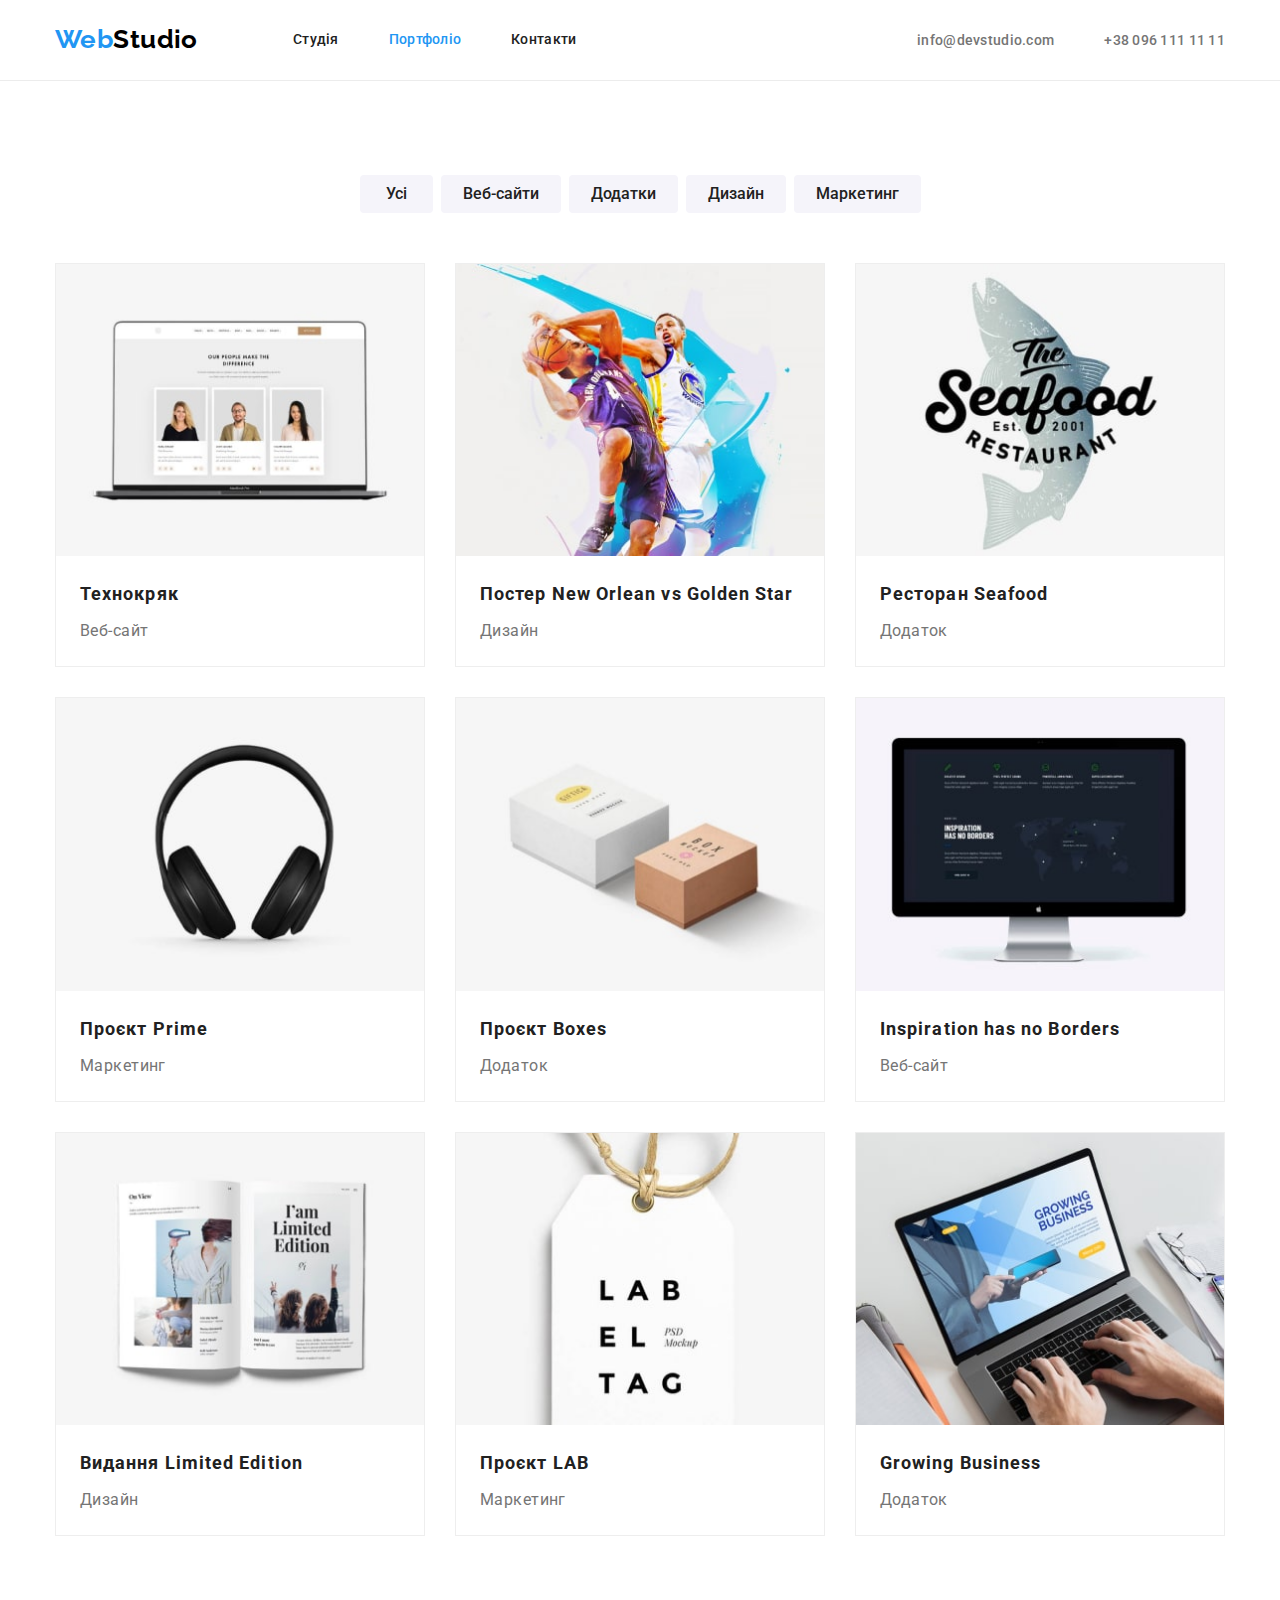
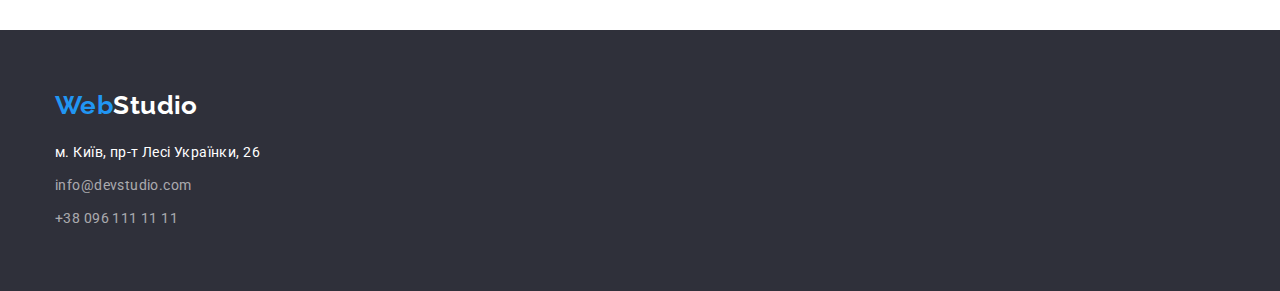
==== portfolio.html @ 6bc615de "Initial commit" ====
<!DOCTYPE html>
<html lang="uk">
  <head>
    <meta charset="UTF-8" />
    <meta http-equiv="X-UA-Compatible" content="IE=edge" />
    <meta name="viewport" content="width=device-width, initial-scale=1.0" />
    <title>WebStudio</title>
    <link rel="preconnect" href="https://fonts.googleapis.com" />
    <link rel="preconnect" href="https://fonts.gstatic.com" crossorigin />
    <link
      href="https://fonts.googleapis.com/css2?family=Raleway:wght@700&family=Roboto:wght@400;500;700;900&display=swap"
      rel="stylesheet"
    />
    <link
      rel="stylesheet"
      href="https://cdnjs.cloudflare.com/ajax/libs/modern-normalize/1.1.0/modern-normalize.min.css"
    />
    <link rel="stylesheet" href="./css/styles.css" />
  </head>
  <body>
    <!--header-->
    <header class="header">
      <div class="nav container">
        <nav class="nav-main">
          <a href="./index.html" class="nav-logo logo link"
            ><span class="navigate-logo">Web</span>Studio
          </a>

          <ul class="nav-menu list">
            <li class="nav-item">
              <a href="./index.html" class="nav-link link"> Студія </a>
            </li>
            <li class="nav-item">
              <a href="./portfolio.html" class="nav-link link">
                <span class="nav-inner">Портфоліо</span></a
              >
            </li>
            <li class="nav-item">
              <a href="" class="nav-link link">Контакти</a>
            </li>
          </ul>
        </nav>

        <ul class="nav-list list">
          <li class="contact-item">
            <a href="mailto:info@devstudio.com" class="nav-mail contact link"
              >info@devstudio.com</a
            >
          </li>
          <li class="contact-item">
            <a href="tel:+380961111111" class="nav-tel contact link"
              >+38 096 111 11 11</a
            >
          </li>
        </ul>
      </div>
    </header>

    <!-- Main Content -->
    <main>
      <section class="content section">
        <div class="container">
          <h1 class="visually-hidden">Portfolio</h1>

          <ul class="content-list list">
            <li class="content-item">
              <button type="button" class="content-btn link">Усі</button>
            </li>
            <li class="content-item">
              <button type="button" class="content-btn link">Веб-сайти</button>
            </li>
            <li class="content-item">
              <button type="button" class="content-btn link">Додатки</button>
            </li>
            <li class="content-item">
              <button type="button" class="content-btn link">Дизайн</button>
            </li>
            <li class="content-item">
              <button type="button" class="content-btn link">Маркетинг</button>
            </li>
          </ul>
          <ul class="gallery-list list">
            <li class="gallery-item item">
              <img
                src="./images/img-portfolio1.jpg"
                alt="gallery"
                width="370"
                height="294"
              />
              <div class="gallery-content">
                <h2 class="gallery-title title">Технокряк</h2>
                <p class="gallery-text text">Веб-сайт</p>
              </div>
            </li>
            <li class="gallery-item item">
              <img
                src="./images/img-portfolio2.jpg"
                alt="gallery"
                width="370"
                height="294"
              />
              <div class="gallery-content">
                <h2 class="gallery-title title">
                  Постер New Orlean vs Golden Star
                </h2>
                <p class="gallery-text text">Дизайн</p>
              </div>
            </li>
            <li class="gallery-item item">
              <img
                src="./images/img-portfolio3.jpg"
                alt="gallery"
                width="370"
                height="294"
              />
              <div class="gallery-content">
                <h2 class="gallery-title title">Ресторан Seafood</h2>
                <p class="gallery-text text">Додаток</p>
              </div>
            </li>
            <li class="gallery-item item">
              <img
                src="./images/img-portfolio4.jpg"
                alt="gallery"
                width="370"
                height="294"
              />
              <div class="gallery-content">
                <h2 class="gallery-title title">Проєкт Prime</h2>
                <p class="gallery-text text">Маркетинг</p>
              </div>
            </li>
            <li class="gallery-item item">
              <img
                src="./images/img-portfolio5.jpg"
                alt="gallery"
                width="370"
                height="294"
              />
              <div class="gallery-content">
                <h2 class="gallery-title title">Проєкт Boxes</h2>
                <p class="gallery-text text">Додаток</p>
              </div>
            </li>
            <li class="gallery-item item">
              <img
                src="./images/img-portfolio6.jpg"
                alt="gallery"
                width="370"
                height="294"
              />
              <div class="gallery-content">
                <h2 class="gallery-title title">Inspiration has no Borders</h2>
                <p class="gallery-text text">Веб-сайт</p>
              </div>
            </li>
            <li class="gallery-item item">
              <img
                src="./images/img-portfolio7.jpg"
                alt="gallery"
                width="370"
                height="294"
              />
              <div class="gallery-content">
                <h2 class="gallery-title title">Видання Limited Edition</h2>
                <p class="gallery-text text">Дизайн</p>
              </div>
            </li>
            <li class="gallery-item item">
              <img
                src="./images/img-portfolio8.jpg"
                alt="gallery"
                width="370"
                height="294"
              />
              <div class="gallery-content">
                <h2 class="gallery-title title">Проєкт LAB</h2>
                <p class="gallery-text text">Маркетинг</p>
              </div>
            </li>
            <li class="gallery-item item">
              <img
                src="./images/img-portfolio9.jpg"
                alt="gallery"
                width="370"
                height="294"
              />
              <div class="gallery-content">
                <h2 class="gallery-title title">Growing Business</h2>
                <p class="gallery-text text">Додаток</p>
              </div>
            </li>
          </ul>
        </div>
      </section>
    </main>
    <!--Footer-->
    <footer class="footer">
      <div class="container">
        <a href="./index.html" class="logo link"
          ><span class="footer-logo">Web</span>Studio</a
        >
        <address class="address">
          <ul class="footer-list list">
            <li class="footer-item item">
              <a href="" class="footer-adress link"
                >м. Київ, пр-т Лесі Українки, 26</a
              >
            </li>
            <li class="footer-item item">
              <a href="mailto:info@devstudio.com " class="footer-contact link"
                >info@devstudio.com</a
              >
            </li>
            <li class="footer-item item">
              <a href="tel:+380961111111" class="footer-contact link"
                >+38 096 111 11 11</a
              >
            </li>
          </ul>
        </address>
      </div>
    </footer>
  </body>
</html>
---- css/styles.css ----
/* основний колір текста  #757575; */
/* вторинний колір текста #212121; */
/* колір акцент #2196F3; */
/* білий #FFFFFF; */
/* чорний колір #000000 */

/* основний колір фона #F5F5F5; */
/* вторинний колір фона #F5F4FA; */
/* колір фона футера #2F303A; */

:root {
  --primary-text-color: #757575;
  --title-text-color: #212121;
  --accent: #2196f3;
  --white-color: #ffffff;
  --black-color: #000000;

  --primary-bcg-color: #f5f5f5;
  --secondary-bcg-color: #f5f4fa;
  --footer-bcg-color: #2f303a;

  --color-white-shadow: rgba(255, 255, 255, 0.6);
}

/* =========================================BODY*/

body {
  color: var(--primary-text-color);
  background-color: var(--white-color);
  font-family: "Roboto", sans-serif;
  font-size: 14px;
  letter-spacing: 0.03em;
}

/* utils */
.container {
  width: 1200px;
  padding: 0 15px 0 15px;
  margin: 0 auto;
  /* outline: 2px solid tomato; */
}

.visually-hidden {
  position: absolute;
  width: 1px;
  height: 1px;
  margin: -1px;
  border: 0;
  padding: 0;

  white-space: nowrap;
  clip-path: inset(100%);
  clip: rect(0 0 0 0);
  overflow: hidden;
}

.title {
  color: var(--title-text-color);
}

.section {
  padding: 94px 0;
}

/* reset */
html {
  box-sizing: border-box;
}
*,
*::after,
*::before {
  box-sizing: inherit;
}
/* Стили для обнуления верхних отступов у элементов */
h1,
h2,
h3,
h4,
h5,
h6,
p {
  margin: 0;
}
/* Класс для обнуления базовых свойств у списков (ul) */
.list {
  list-style: none;
  padding-left: 0;
  margin: 0;
}
/* Класс для обнуления базовых свойств у ссылок */
.link {
  text-decoration: none;
  color: inherit;
  cursor: pointer;
}
/* Свойства для корректного отображения картинок */
img {
  display: block;
  max-width: 100%;
  height: auto;
}
/* Свойства для обнуления курсива у address */
address {
  font-style: normal;
}

/* Header */
.header {
  border-bottom: 1px solid #ececec;
}

/* =========================================LOGO*/
.logo {
  color: var(--black-color);

  font-family: "Raleway", cursive;
  font-weight: 700;
  font-size: 26px;
  line-height: 1.19;
}

.nav-logo {
  min-width: 145px;
  padding: 24px 0 25px 0;
}

.navigate-logo {
  color: var(--accent);
}

.footer .logo {
  display: inline-block;
  margin-bottom: 20px;

  color: var(--white-color);
}

.footer-logo {
  color: var(--accent);
}

/* =======================================NAV*/
.nav.container {
  display: flex;
}

.nav-main {
  display: flex;
  align-self: center;
}

/* nav menu */
.nav-menu {
  display: flex;
  gap: 50px;
  margin-left: 93px;
}

.nav-menu .nav-link {
  display: block;
  padding: 32px 0;

  color: var(--title-text-color);
  font-weight: 500;
  line-height: 1.14;
  letter-spacing: 0.02em;
}

.nav-link:hover,
.nav-link:focus {
  color: var(--accent);
}

.nav-inner {
  color: var(--accent);
}

/* nav list contact */
.nav-list {
  display: flex;
  margin-left: auto;
  align-items: center;
  gap: 50px;
}

.nav-list .contact {
  padding: 32px 0;

  color: var(--primary-text-color);
  font-weight: 500;
  line-height: 1.14;
  letter-spacing: 0.02em;
}

.contact:hover,
.contact:focus {
  color: var(--accent);
}

/* ======================================HERO*/
.hero {
  background-color: var(--footer-bcg-color);
  color: var(--white-color);
  text-align: center;
  padding: 200px 0;
}

.hero-title {
  font-weight: 900;
  font-size: 44px;
  line-height: 1.36;
  letter-spacing: 0.06em;
  text-transform: uppercase;

  display: block;
  max-width: 696px;
  text-align: center;
  margin-left: auto;
  margin-right: auto;
  margin-bottom: 30px;
}

.hero-btn {
  display: flex;
  align-items: center;
  padding: 10px 32px;
  margin: 0 auto;
  border-radius: 4px;
  min-width: 216px;
  border: 0;

  color: var(--white-color);
  background-color: var(--accent);

  font-family: inherit;
  font-weight: 700;
  font-size: 16px;
  line-height: 1.88;
  text-align: center;
  letter-spacing: 0.06em;
  box-shadow: 0px 4px 4px rgba(0, 0, 0, 0.15);
}

.hero-btn:hover,
.hero-btn:focus {
  color: var(--title-text-color);
}

/* =====================================ABOUT*/

.about-list {
  display: flex;
  gap: 30px;
}

.about-item {
  width: calc((100% - 3 * 30px) / 4);
}

.about-title {
  margin-bottom: 10px;

  line-height: 1.14;
  text-transform: uppercase;
}

.about-text {
  max-width: 270px;
  line-height: 1.71;
}

/* ======================================WORK*/

.work.section {
  padding-top: 0;
}

.work-list {
  display: flex;
  gap: 30px;
}

.work-item {
  display: block;
}

.work-section-title,
.team-section-title {
  margin-bottom: 50px;

  font-size: 36px;
  line-height: 1.17;
  text-align: center;
}

/* ======================================TEAM*/

.team {
  background-color: var(--secondary-bcg-color);
}

.team-list {
  display: flex;
  gap: 30px;
}

.team-item {
  width: calc((100% - 3 * 30px) / 4);

  background-color: var(--white-color);
  box-shadow: 0px 1px 3px rgba(0, 0, 0, 0.12), 0px 1px 1px rgba(0, 0, 0, 0.14),
    0px 2px 1px rgba(0, 0, 0, 0.2);
  border-radius: 0px 0px 4px 4px;
}

.team-content {
  padding: 30px 60px;
}

.team-subtitle {
  margin-bottom: 10px;

  font-weight: 500;
  font-size: 16px;
  line-height: 1.18;
  text-align: center;
}

.team-text {
  font-size: 16px;
  line-height: 1.18;
  text-align: center;
}

/* ====================================FOOTER*/

.footer {
  padding: 60px 0;

  background-color: var(--footer-bcg-color);
}

.address {
  font-style: normal;
}

.footer-list .footer-item + .footer-item {
  margin-top: 9px;
}

.footer-contact,
.footer-adress {
  font-weight: 400;
  line-height: 1.71;
}

.footer-adress {
  color: var(--white-color);
}

.footer-contact:hover,
.footer-contact:focus {
  color: var(--accent);
}

.footer-contact {
  color: var(--color-white-shadow);
}

/* =================================PORTFOLIO*/

/* ==================================CONTENT */

/* Content-list */
.content-list {
  display: flex;
  justify-content: center;
  margin-bottom: 50px;
  gap: 8px;
}

.content-btn {
  display: inline-block;
  border-radius: 4px;
  border: 0;
  min-width: 73px;
  padding: 6px 22px;

  color: var(--title-text-color);
  background-color: var(--secondary-bcg-color);

  font-family: inherit;
  font-weight: 500;
  font-size: 16px;
  line-height: 1.62;
  text-align: center;
}

.content-btn:hover,
.content-btn:focus {
  background-color: var(--accent);
  color: var(--white-color);
}

/* Gallery list */
.gallery-list {
  display: flex;
  flex-wrap: wrap;
  gap: 30px;
}

.gallery-item {
  display: block;
  width: calc((100% - 2 * 30px) / 3);
  border: 1px solid #eeeeee;
}

.gallery-title {
  margin: 0;

  font-size: 18px;
  line-height: 2;
  letter-spacing: 0.06em;
}

.gallery-text {
  margin: 4px 0 0 0;

  font-size: 16px;
  line-height: 1.88;
}

.gallery-content {
  padding: 20px 24px;
}
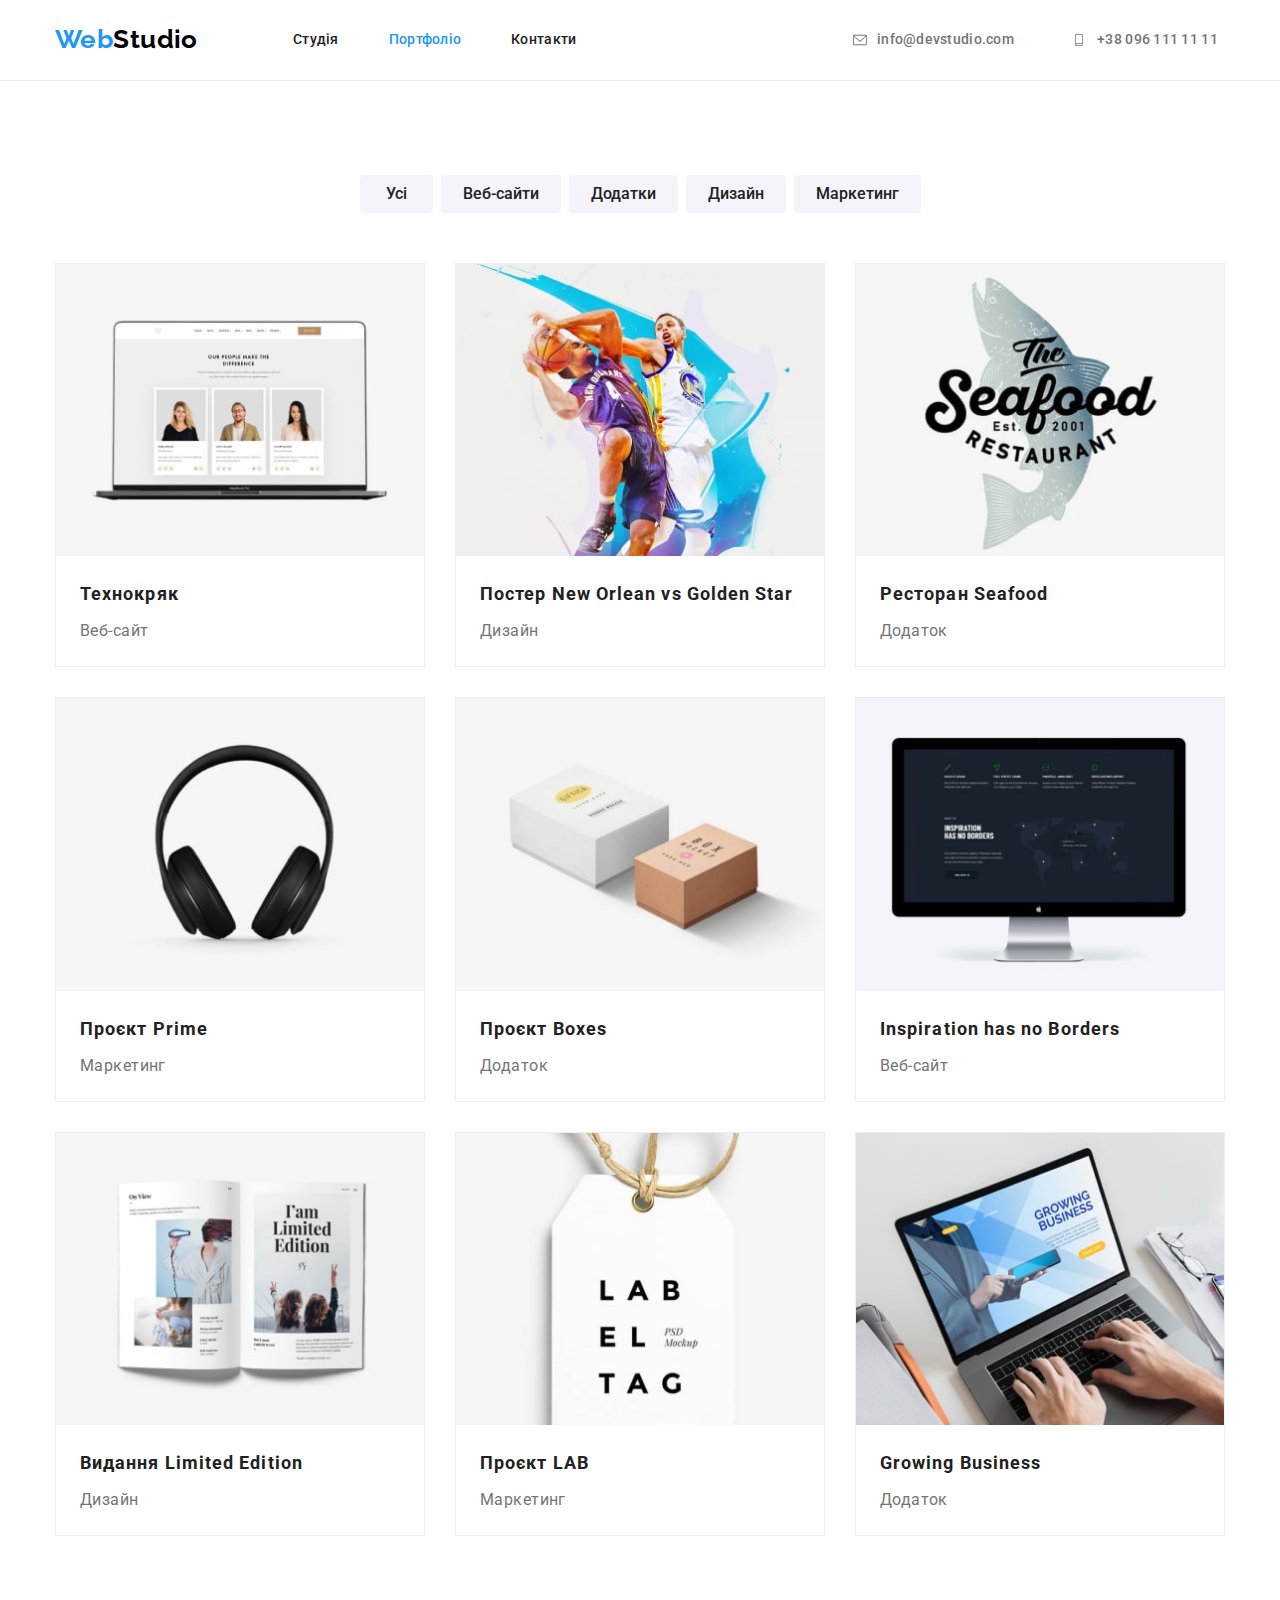
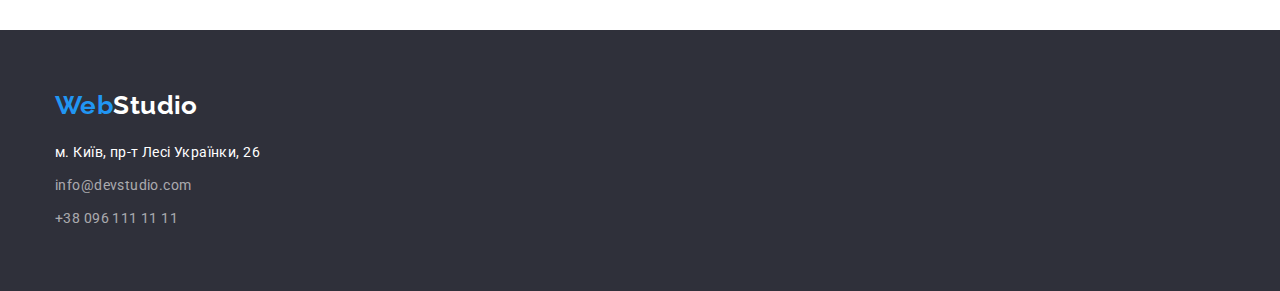
==== commit 4af0eac5: "add hover studio" ====
--- a/portfolio.html
+++ b/portfolio.html
@@ -43,12 +43,22 @@
 
         <ul class="nav-list list">
           <li class="contact-item">
-            <a href="mailto:info@devstudio.com" class="nav-mail contact link"
+            <a class="nav-mail contact link" href="mailto:info@devstudio.com">
+              <svg class="nav-icon">
+                <use href="./images/sprite.svg#icon-mail"></use></svg
               >info@devstudio.com</a
             >
           </li>
+
           <li class="contact-item">
-            <a href="tel:+380961111111" class="nav-tel contact link"
+            <a
+              class="nav-tel contact link"
+              href="tel:+380961111111"
+              width="16"
+              height="12"
+            >
+              <svg class="nav-icon">
+                <use href="./images/sprite.svg#icon-phone"></use></svg
               >+38 096 111 11 11</a
             >
           </li>
@@ -81,16 +91,18 @@
           </ul>
           <ul class="gallery-list list">
             <li class="gallery-item item">
-              <img
-                src="./images/img-portfolio1.jpg"
-                alt="gallery"
-                width="370"
-                height="294"
-              />
-              <div class="gallery-content">
-                <h2 class="gallery-title title">Технокряк</h2>
-                <p class="gallery-text text">Веб-сайт</p>
-              </div>
+              <a class="gallery-icon link" href="">
+                <img
+                  src="./images/img-portfolio1.jpg"
+                  alt="gallery"
+                  width="370"
+                  height="294"
+                />
+                <div class="gallery-content">
+                  <h2 class="gallery-title title">Технокряк</h2>
+                  <p class="gallery-text text">Веб-сайт</p>
+                </div>
+              </a>
             </li>
             <li class="gallery-item item">
               <img
--- a/css/styles.css
+++ b/css/styles.css
@@ -18,6 +18,8 @@
   --primary-bcg-color: #f5f5f5;
   --secondary-bcg-color: #f5f4fa;
   --footer-bcg-color: #2f303a;
+
+  --color-icon: #afb1b8;
 
   --color-white-shadow: rgba(255, 255, 255, 0.6);
 }
@@ -60,6 +62,8 @@
 
 .section {
   padding: 94px 0;
+  max-width: 1600px;
+  margin: 0 auto;
 }
 
 /* reset */
@@ -142,11 +146,11 @@
 /* =======================================NAV*/
 .nav.container {
   display: flex;
+  align-items: center;
 }
 
 .nav-main {
   display: flex;
-  align-self: center;
 }
 
 /* nav menu */
@@ -178,8 +182,9 @@
 /* nav list contact */
 .nav-list {
   display: flex;
+  align-items: center;
+  justify-content: center;
   margin-left: auto;
-  align-items: center;
   gap: 50px;
 }
 
@@ -197,12 +202,42 @@
   color: var(--accent);
 }
 
+.contact {
+  display: flex;
+  align-items: center;
+  justify-content: center;
+  width: 161px;
+  height: 16px;
+}
+
+/* icon */
+.nav-icon {
+  width: 16px;
+  height: 12px;
+  margin-right: 10px;
+  fill: var(--primary-text-color);
+}
+
+.contact:hover .nav-icon,
+.contact:focus .nav-icon {
+  fill: var(--accent);
+}
+
 /* ======================================HERO*/
 .hero {
+  color: var(--white-color);
+  text-align: center;
+  padding: 200px 0;
+
   background-color: var(--footer-bcg-color);
-  color: var(--white-color);
-  text-align: center;
-  padding: 200px 0;
+  background-image: linear-gradient(
+      rgba(47, 48, 58, 0.4),
+      rgba(47, 48, 58, 0.4)
+    ),
+    url(../images/hero-bg.jpg);
+  background-repeat: no-repeat;
+  background-position: center;
+  background-size: cover;
 }
 
 .hero-title {
@@ -269,6 +304,22 @@
   line-height: 1.71;
 }
 
+/* About-icon */
+
+.about-icon {
+  border-radius: 4px;
+  background-color: #f5f4fa;
+  margin-bottom: 30px;
+}
+
+.about-icon-link {
+  width: 270px;
+  height: 120px;
+  display: flex;
+  justify-content: center;
+  align-items: center;
+}
+
 /* ======================================WORK*/
 
 .work.section {
@@ -314,7 +365,8 @@
 }
 
 .team-content {
-  padding: 30px 60px;
+  padding: 30px 60px 0 60px;
+  margin-bottom: 16px;
 }
 
 .team-subtitle {
@@ -330,6 +382,83 @@
   font-size: 16px;
   line-height: 1.18;
   text-align: center;
+}
+
+/* team-SOC========== */
+
+.team-soc-list {
+  display: flex;
+  justify-content: center;
+  gap: 10px;
+  padding: 0 32px 30px 32px;
+}
+
+.team-soc-item {
+  width: calc((100% - 30px) / 4);
+}
+
+.team-soc-link {
+  display: flex;
+  align-items: center;
+  justify-content: center;
+  width: 44px;
+  height: 44px;
+  border-radius: 50%;
+}
+
+.team-soc-link:hover,
+.team-soc-link:focus {
+  background-color: var(--accent);
+}
+
+.team-soc-link:hover .team-soc-icon,
+.team-soc-link:focus .team-soc-icon {
+  fill: var(--white-color);
+}
+
+.team-soc-icon {
+  fill: var(--color-icon);
+}
+
+/* ====================================CLIENTS */
+
+.clients-list {
+  display: flex;
+  gap: 30px;
+}
+
+.clients-item {
+  width: calc((100% - 150px) / 6);
+}
+
+.clients-title {
+  font-weight: 700;
+  font-size: 36px;
+  line-height: 1.16;
+  text-align: center;
+  margin-bottom: 50px;
+}
+
+.clients-link {
+  display: flex;
+  align-items: center;
+  justify-content: center;
+
+  fill: var(--color-icon);
+  border: 1px solid var(--color-icon);
+  border-radius: 4px;
+  width: 170px;
+  height: 92px;
+}
+
+.clients-link:hover,
+.clients-link:focus {
+  border-color: var(--accent);
+}
+
+.clients-link:hover .clients-icon,
+.clients-link:focus .clients-icon {
+  fill: var(--accent);
 }
 
 /* ====================================FOOTER*/
@@ -365,6 +494,45 @@
 
 .footer-contact {
   color: var(--color-white-shadow);
+}
+
+/* =========JOIN */
+
+.footer-container {
+  display: flex;
+}
+
+.join {
+  margin-left: 70px;
+}
+
+.join-title {
+  font-weight: 700;
+  font-size: 14px;
+  line-height: 1.14;
+  text-transform: uppercase;
+  margin-bottom: 20px;
+
+  color: #ffffff;
+}
+
+.join-list {
+  display: flex;
+  justify-content: center;
+  width: 206px;
+  gap: 10px;
+}
+
+.join-item {
+  width: calc((100% - 30px) / 4);
+}
+
+.join-icon {
+  display: block;
+  width: 44px;
+  height: 44px;
+  border-radius: 50%;
+  background-color: #2196f3;
 }
 
 /* =================================PORTFOLIO*/
@@ -415,6 +583,18 @@
   border: 1px solid #eeeeee;
 }
 
+/* .gallery-icon:hover,
+.gallery-icon:focus {
+  opacity: 0px 1px 1px rgba(0, 0, 0, 0.12), 0px 4px 4px rgba(0, 0, 0, 0.06),
+    1px 4px 6px rgba(0, 0, 0, 0.16);
+} */
+
+/* .gallery-item:hover,
+.gallery-item:focus {
+  background: 0px 1px 1px rgba(0, 0, 0, 0.12), 0px 4px 4px rgba(0, 0, 0, 0.06),
+    1px 4px 6px rgba(0, 0, 0, 0.16);
+} */
+
 .gallery-title {
   margin: 0;
 
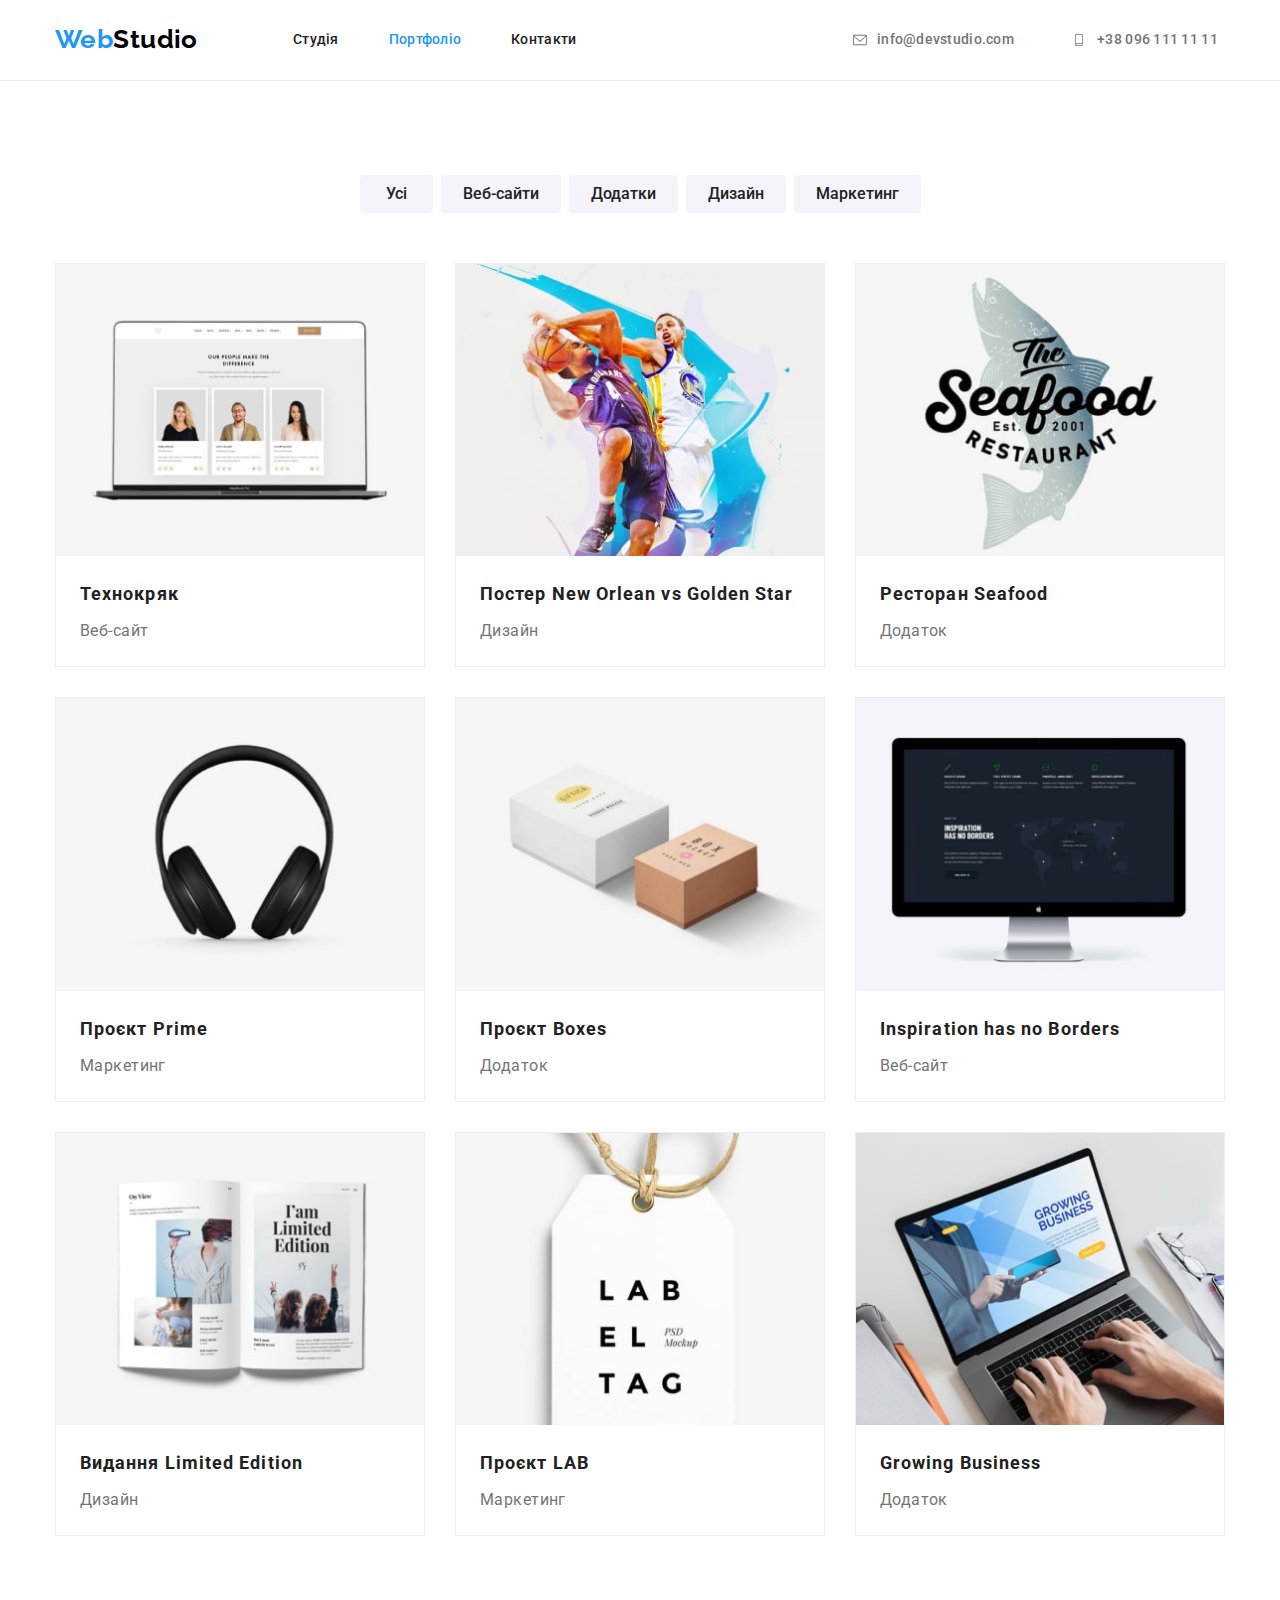
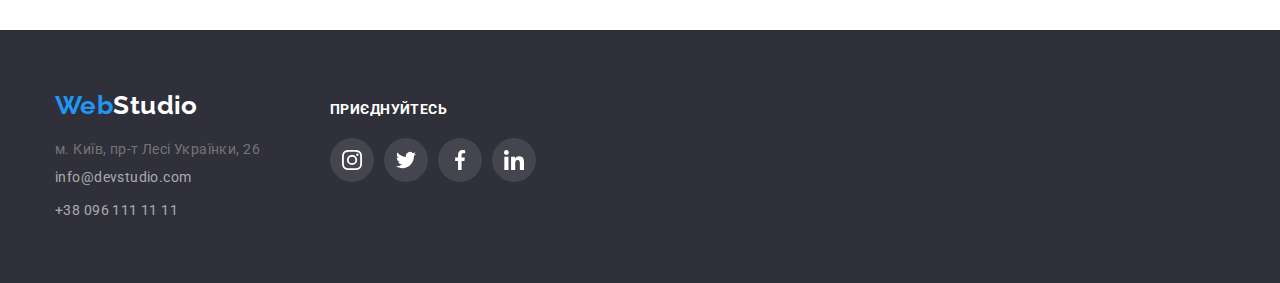
==== commit 014a12b1: "upgrate hw4" ====
--- a/portfolio.html
+++ b/portfolio.html
@@ -105,132 +105,186 @@
               </a>
             </li>
             <li class="gallery-item item">
-              <img
-                src="./images/img-portfolio2.jpg"
-                alt="gallery"
-                width="370"
-                height="294"
-              />
-              <div class="gallery-content">
-                <h2 class="gallery-title title">
-                  Постер New Orlean vs Golden Star
-                </h2>
-                <p class="gallery-text text">Дизайн</p>
-              </div>
-            </li>
-            <li class="gallery-item item">
-              <img
-                src="./images/img-portfolio3.jpg"
-                alt="gallery"
-                width="370"
-                height="294"
-              />
-              <div class="gallery-content">
-                <h2 class="gallery-title title">Ресторан Seafood</h2>
-                <p class="gallery-text text">Додаток</p>
-              </div>
-            </li>
-            <li class="gallery-item item">
-              <img
-                src="./images/img-portfolio4.jpg"
-                alt="gallery"
-                width="370"
-                height="294"
-              />
-              <div class="gallery-content">
-                <h2 class="gallery-title title">Проєкт Prime</h2>
-                <p class="gallery-text text">Маркетинг</p>
-              </div>
-            </li>
-            <li class="gallery-item item">
-              <img
-                src="./images/img-portfolio5.jpg"
-                alt="gallery"
-                width="370"
-                height="294"
-              />
-              <div class="gallery-content">
-                <h2 class="gallery-title title">Проєкт Boxes</h2>
-                <p class="gallery-text text">Додаток</p>
-              </div>
-            </li>
-            <li class="gallery-item item">
-              <img
-                src="./images/img-portfolio6.jpg"
-                alt="gallery"
-                width="370"
-                height="294"
-              />
-              <div class="gallery-content">
-                <h2 class="gallery-title title">Inspiration has no Borders</h2>
-                <p class="gallery-text text">Веб-сайт</p>
-              </div>
-            </li>
-            <li class="gallery-item item">
-              <img
-                src="./images/img-portfolio7.jpg"
-                alt="gallery"
-                width="370"
-                height="294"
-              />
-              <div class="gallery-content">
-                <h2 class="gallery-title title">Видання Limited Edition</h2>
-                <p class="gallery-text text">Дизайн</p>
-              </div>
-            </li>
-            <li class="gallery-item item">
-              <img
-                src="./images/img-portfolio8.jpg"
-                alt="gallery"
-                width="370"
-                height="294"
-              />
-              <div class="gallery-content">
-                <h2 class="gallery-title title">Проєкт LAB</h2>
-                <p class="gallery-text text">Маркетинг</p>
-              </div>
-            </li>
-            <li class="gallery-item item">
-              <img
-                src="./images/img-portfolio9.jpg"
-                alt="gallery"
-                width="370"
-                height="294"
-              />
-              <div class="gallery-content">
-                <h2 class="gallery-title title">Growing Business</h2>
-                <p class="gallery-text text">Додаток</p>
-              </div>
+              <a class="gallery-icon link" href="">
+                <img
+                  src="./images/img-portfolio2.jpg"
+                  alt="gallery"
+                  width="370"
+                  height="294"
+                />
+                <div class="gallery-content">
+                  <h2 class="gallery-title title">
+                    Постер New Orlean vs Golden Star
+                  </h2>
+                  <p class="gallery-text text">Дизайн</p>
+                </div>
+              </a>
+            </li>
+            <li class="gallery-item item">
+              <a class="gallery-icon link" href="">
+                <img
+                  src="./images/img-portfolio3.jpg"
+                  alt="gallery"
+                  width="370"
+                  height="294"
+                />
+                <div class="gallery-content">
+                  <h2 class="gallery-title title">Ресторан Seafood</h2>
+                  <p class="gallery-text text">Додаток</p>
+                </div>
+              </a>
+            </li>
+            <li class="gallery-item item">
+              <a class="gallery-icon link" href="">
+                <img
+                  src="./images/img-portfolio4.jpg"
+                  alt="gallery"
+                  width="370"
+                  height="294"
+                />
+                <div class="gallery-content">
+                  <h2 class="gallery-title title">Проєкт Prime</h2>
+                  <p class="gallery-text text">Маркетинг</p>
+                </div>
+              </a>
+            </li>
+            <li class="gallery-item item">
+              <a class="gallery-icon link" href="">
+                <img
+                  src="./images/img-portfolio5.jpg"
+                  alt="gallery"
+                  width="370"
+                  height="294"
+                />
+                <div class="gallery-content">
+                  <h2 class="gallery-title title">Проєкт Boxes</h2>
+                  <p class="gallery-text text">Додаток</p>
+                </div>
+              </a>
+            </li>
+            <li class="gallery-item item">
+              <a class="gallery-icon link" href="">
+                <img
+                  src="./images/img-portfolio6.jpg"
+                  alt="gallery"
+                  width="370"
+                  height="294"
+                />
+                <div class="gallery-content">
+                  <h2 class="gallery-title title">
+                    Inspiration has no Borders
+                  </h2>
+                  <p class="gallery-text text">Веб-сайт</p>
+                </div>
+              </a>
+            </li>
+            <li class="gallery-item item">
+              <a class="gallery-icon link" href="">
+                <img
+                  src="./images/img-portfolio7.jpg"
+                  alt="gallery"
+                  width="370"
+                  height="294"
+                />
+                <div class="gallery-content">
+                  <h2 class="gallery-title title">Видання Limited Edition</h2>
+                  <p class="gallery-text text">Дизайн</p>
+                </div>
+              </a>
+            </li>
+            <li class="gallery-item item">
+              <a class="gallery-icon link" href="">
+                <img
+                  src="./images/img-portfolio8.jpg"
+                  alt="gallery"
+                  width="370"
+                  height="294"
+                />
+                <div class="gallery-content">
+                  <h2 class="gallery-title title">Проєкт LAB</h2>
+                  <p class="gallery-text text">Маркетинг</p>
+                </div>
+              </a>
+            </li>
+            <li class="gallery-item item">
+              <a class="gallery-icon link" href="">
+                <img
+                  src="./images/img-portfolio9.jpg"
+                  alt="gallery"
+                  width="370"
+                  height="294"
+                />
+                <div class="gallery-content">
+                  <h2 class="gallery-title title">Growing Business</h2>
+                  <p class="gallery-text text">Додаток</p>
+                </div>
+              </a>
             </li>
           </ul>
         </div>
       </section>
     </main>
     <!--Footer-->
-    <footer class="footer">
+    <footer class="footer section">
       <div class="container">
-        <a href="./index.html" class="logo link"
-          ><span class="footer-logo">Web</span>Studio</a
-        >
-        <address class="address">
-          <ul class="footer-list list">
-            <li class="footer-item item">
-              <a href="" class="footer-adress link"
-                >м. Київ, пр-т Лесі Українки, 26</a
-              >
-            </li>
-            <li class="footer-item item">
-              <a href="mailto:info@devstudio.com " class="footer-contact link"
-                >info@devstudio.com</a
-              >
-            </li>
-            <li class="footer-item item">
-              <a href="tel:+380961111111" class="footer-contact link"
-                >+38 096 111 11 11</a
-              >
-            </li>
-          </ul>
-        </address>
+        <div class="footer-block">
+          <a href="./index.html" class="logo link"
+            ><span class="footer-logo">Web</span>Studio</a
+          >
+          <address class="address">
+            <ul class="footer-list list">
+              <li class="footer-item item">
+                <a href="" class="footer-address link"
+                  >м. Київ, пр-т Лесі Українки, 26</a
+                >
+              </li>
+              <li class="footer-item item">
+                <a href="mailto:info@devstudio.com " class="footer-contact link"
+                  >info@devstudio.com</a
+                >
+              </li>
+              <li class="footer-item item">
+                <a href="tel:+380961111111" class="footer-contact link"
+                  >+38 096 111 11 11</a
+                >
+              </li>
+            </ul>
+          </address>
+        </div>
+
+        <div class="join">
+          <h2 class="join-title title">приєднуйтесь</h2>
+          <ul class="join-list list">
+            <li class="join-item">
+              <a class="join-link link" href="">
+                <svg class="join-icon" width="20" height="20">
+                  <use href="./images/sprite.svg#icon-instagram"></use>
+                </svg>
+              </a>
+            </li>
+            <li class="join-item">
+              <a class="join-link link" href="">
+                <svg class="join-icon" width="20" height="20">
+                  <use href="./images/sprite.svg#icon-twitter"></use>
+                </svg>
+              </a>
+            </li>
+            <li class="join-item">
+              <a class="join-link link" href="">
+                <svg class="join-icon" width="20" height="20">
+                  <use href="./images/sprite.svg#icon-facebook"></use>
+                </svg>
+              </a>
+            </li>
+            <li class="join-item">
+              <a class="join-link link" href="">
+                <svg class="join-icon" width="20" height="20">
+                  <use href="./images/sprite.svg#icon-linkedin"></use>
+                </svg>
+              </a>
+            </li>
+          </ul>
+        </div>
       </div>
     </footer>
   </body>
--- a/css/styles.css
+++ b/css/styles.css
@@ -498,8 +498,9 @@
 
 /* =========JOIN */
 
-.footer-container {
-  display: flex;
+.footer .container {
+  display: flex;
+  align-items: baseline;
 }
 
 .join {
@@ -527,12 +528,20 @@
   width: calc((100% - 30px) / 4);
 }
 
-.join-icon {
-  display: block;
+.join-link {
+  display: flex;
+  align-items: center;
+  justify-content: center;
   width: 44px;
   height: 44px;
   border-radius: 50%;
-  background-color: #2196f3;
+  background-color: rgba(255, 255, 255, 0.1);
+  fill: var(--white-color);
+}
+
+.join-link:hover,
+.join-link:focus {
+  background-color: var(--accent);
 }
 
 /* =================================PORTFOLIO*/
@@ -583,17 +592,15 @@
   border: 1px solid #eeeeee;
 }
 
-/* .gallery-icon:hover,
+.gallery-icon {
+  display: block;
+}
+
+.gallery-icon:hover,
 .gallery-icon:focus {
-  opacity: 0px 1px 1px rgba(0, 0, 0, 0.12), 0px 4px 4px rgba(0, 0, 0, 0.06),
+  box-shadow: 0px 1px 1px rgba(0, 0, 0, 0.12), 0px 4px 4px rgba(0, 0, 0, 0.06),
     1px 4px 6px rgba(0, 0, 0, 0.16);
-} */
-
-/* .gallery-item:hover,
-.gallery-item:focus {
-  background: 0px 1px 1px rgba(0, 0, 0, 0.12), 0px 4px 4px rgba(0, 0, 0, 0.06),
-    1px 4px 6px rgba(0, 0, 0, 0.16);
-} */
+}
 
 .gallery-title {
   margin: 0;
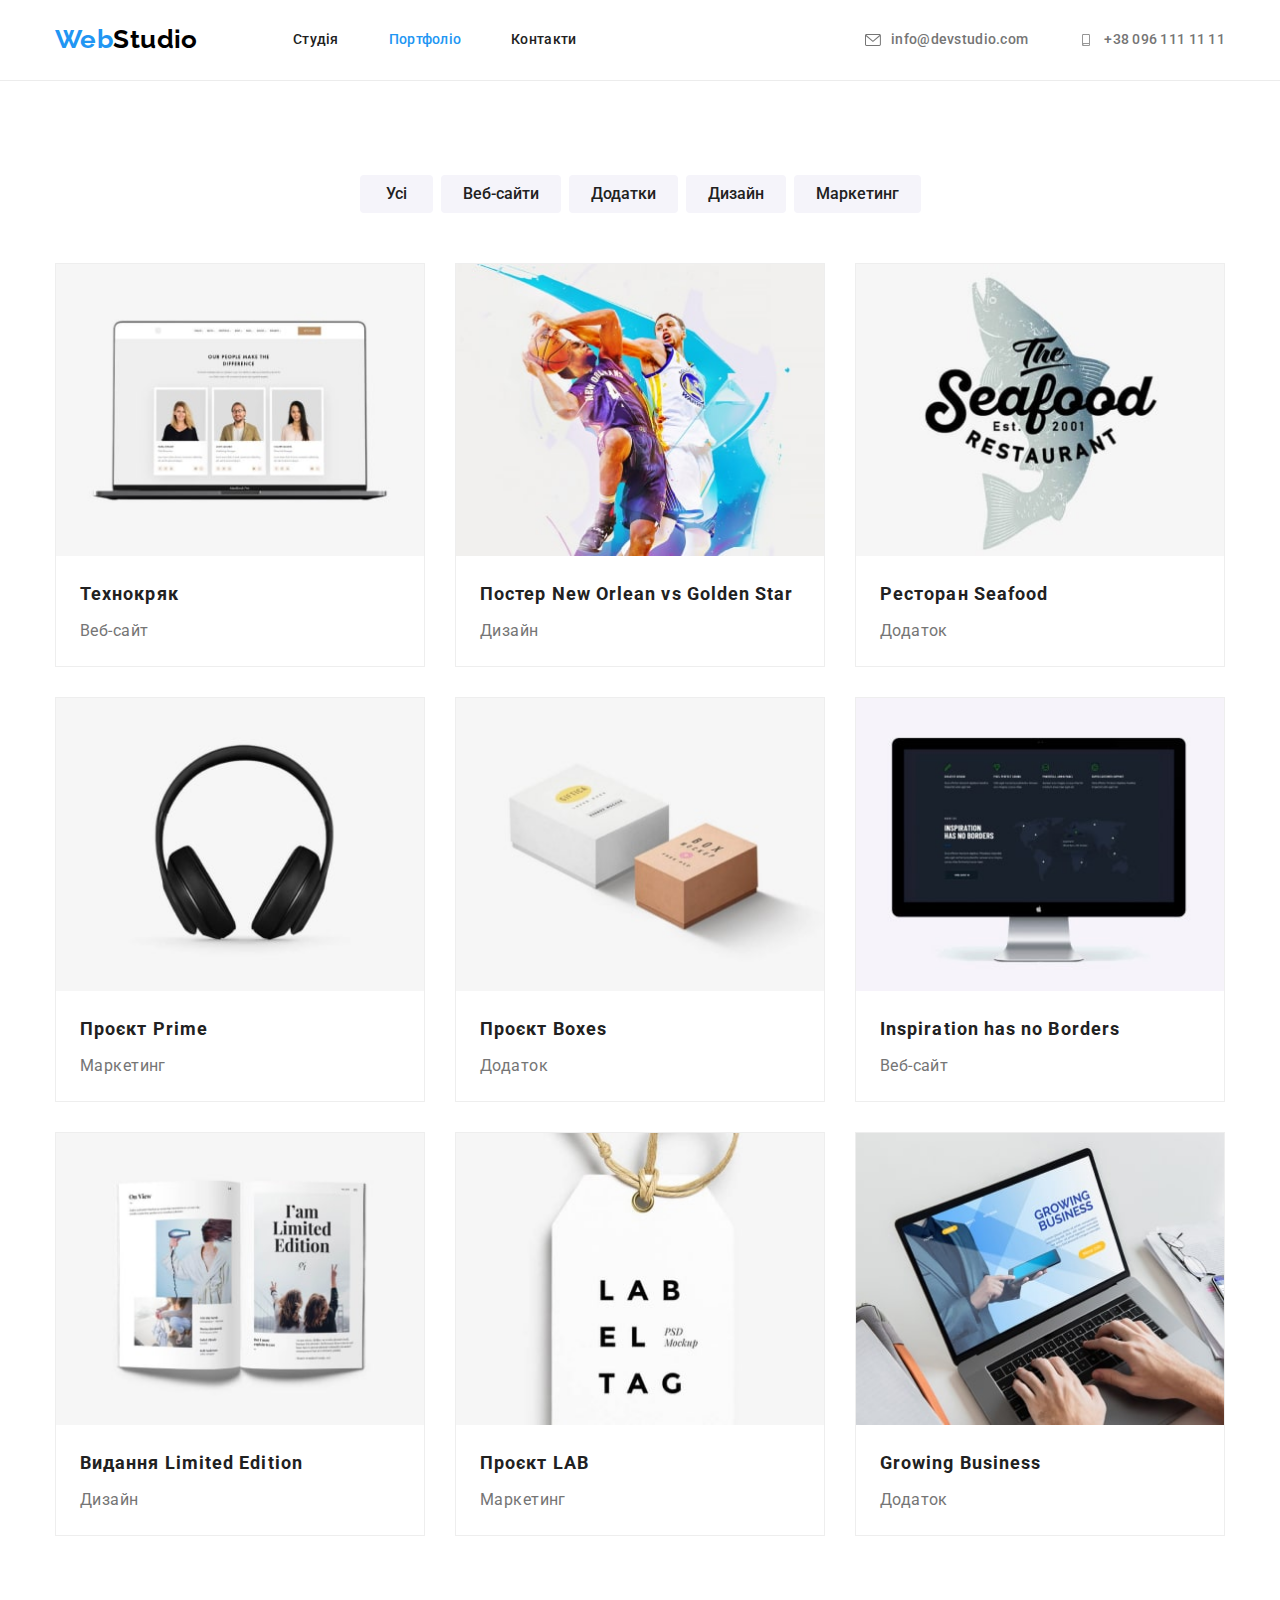
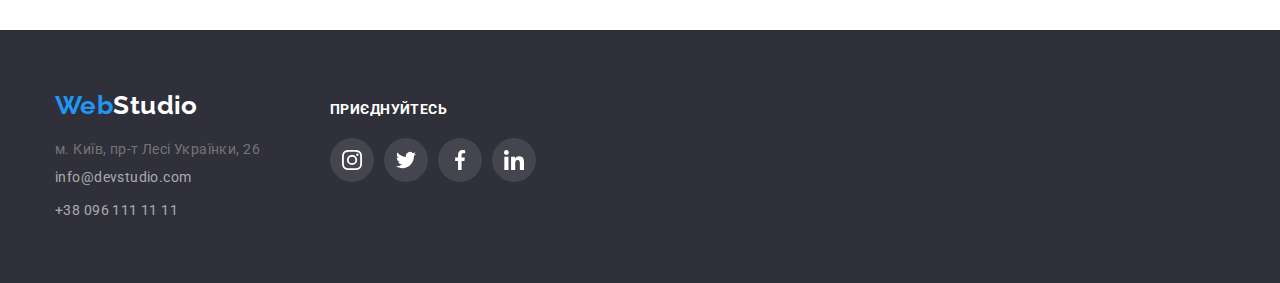
==== commit 1222b84b: "fix hw4" ====
--- a/portfolio.html
+++ b/portfolio.html
@@ -44,20 +44,15 @@
         <ul class="nav-list list">
           <li class="contact-item">
             <a class="nav-mail contact link" href="mailto:info@devstudio.com">
-              <svg class="nav-icon">
+              <svg class="nav-icon" width="16" height="12">
                 <use href="./images/sprite.svg#icon-mail"></use></svg
               >info@devstudio.com</a
             >
           </li>
 
           <li class="contact-item">
-            <a
-              class="nav-tel contact link"
-              href="tel:+380961111111"
-              width="16"
-              height="12"
-            >
-              <svg class="nav-icon">
+            <a class="nav-tel contact link" href="tel:+380961111111">
+              <svg class="nav-icon" width="16" height="12">
                 <use href="./images/sprite.svg#icon-phone"></use></svg
               >+38 096 111 11 11</a
             >
--- a/css/styles.css
+++ b/css/styles.css
@@ -20,6 +20,15 @@
   --footer-bcg-color: #2f303a;
 
   --color-icon: #afb1b8;
+  --shadow-footer: rgba(255, 255, 255, 0.1);
+
+  --shadow-hero-btn: 0px 4px 4px rgba(0, 0, 0, 0.15);
+
+  --shadow-gallery: 0px 1px 1px rgba(0, 0, 0, 0.12),
+    0px 4px 4px rgba(0, 0, 0, 0.06), 1px 4px 6px rgba(0, 0, 0, 0.16);
+
+  --shadow-team: 0px 1px 3px rgba(0, 0, 0, 0.12),
+    0px 1px 1px rgba(0, 0, 0, 0.14), 0px 2px 1px rgba(0, 0, 0, 0.2);
 
   --color-white-shadow: rgba(255, 255, 255, 0.6);
 }
@@ -206,14 +215,10 @@
   display: flex;
   align-items: center;
   justify-content: center;
-  width: 161px;
-  height: 16px;
 }
 
 /* icon */
 .nav-icon {
-  width: 16px;
-  height: 12px;
   margin-right: 10px;
   fill: var(--primary-text-color);
 }
@@ -273,7 +278,7 @@
   line-height: 1.88;
   text-align: center;
   letter-spacing: 0.06em;
-  box-shadow: 0px 4px 4px rgba(0, 0, 0, 0.15);
+  box-shadow: var(--shadow-hero-btn);
 }
 
 .hero-btn:hover,
@@ -308,7 +313,7 @@
 
 .about-icon {
   border-radius: 4px;
-  background-color: #f5f4fa;
+  background-color: var(--secondary-bcg-color);
   margin-bottom: 30px;
 }
 
@@ -359,8 +364,7 @@
   width: calc((100% - 3 * 30px) / 4);
 
   background-color: var(--white-color);
-  box-shadow: 0px 1px 3px rgba(0, 0, 0, 0.12), 0px 1px 1px rgba(0, 0, 0, 0.14),
-    0px 2px 1px rgba(0, 0, 0, 0.2);
+  box-shadow: var(--shadow-team);
   border-radius: 0px 0px 4px 4px;
 }
 
@@ -404,20 +408,17 @@
   width: 44px;
   height: 44px;
   border-radius: 50%;
+  color: var(--color-icon);
+}
+
+.team-soc-icon {
+  fill: currentColor;
 }
 
 .team-soc-link:hover,
 .team-soc-link:focus {
   background-color: var(--accent);
-}
-
-.team-soc-link:hover .team-soc-icon,
-.team-soc-link:focus .team-soc-icon {
-  fill: var(--white-color);
-}
-
-.team-soc-icon {
-  fill: var(--color-icon);
+  color: var(--white-color);
 }
 
 /* ====================================CLIENTS */
@@ -469,6 +470,11 @@
   background-color: var(--footer-bcg-color);
 }
 
+.footer .container {
+  display: flex;
+  align-items: baseline;
+}
+
 .address {
   font-style: normal;
 }
@@ -497,11 +503,6 @@
 }
 
 /* =========JOIN */
-
-.footer .container {
-  display: flex;
-  align-items: baseline;
-}
 
 .join {
   margin-left: 70px;
@@ -514,7 +515,7 @@
   text-transform: uppercase;
   margin-bottom: 20px;
 
-  color: #ffffff;
+  color: var(--white-color);
 }
 
 .join-list {
@@ -535,7 +536,7 @@
   width: 44px;
   height: 44px;
   border-radius: 50%;
-  background-color: rgba(255, 255, 255, 0.1);
+  background-color: var(--shadow-footer);
   fill: var(--white-color);
 }
 
@@ -592,16 +593,6 @@
   border: 1px solid #eeeeee;
 }
 
-.gallery-icon {
-  display: block;
-}
-
-.gallery-icon:hover,
-.gallery-icon:focus {
-  box-shadow: 0px 1px 1px rgba(0, 0, 0, 0.12), 0px 4px 4px rgba(0, 0, 0, 0.06),
-    1px 4px 6px rgba(0, 0, 0, 0.16);
-}
-
 .gallery-title {
   margin: 0;
 
@@ -620,3 +611,12 @@
 .gallery-content {
   padding: 20px 24px;
 }
+
+.gallery-icon {
+  display: block;
+}
+
+.gallery-icon:hover,
+.gallery-icon:focus {
+  box-shadow: var(--shadow-gallery);
+}
